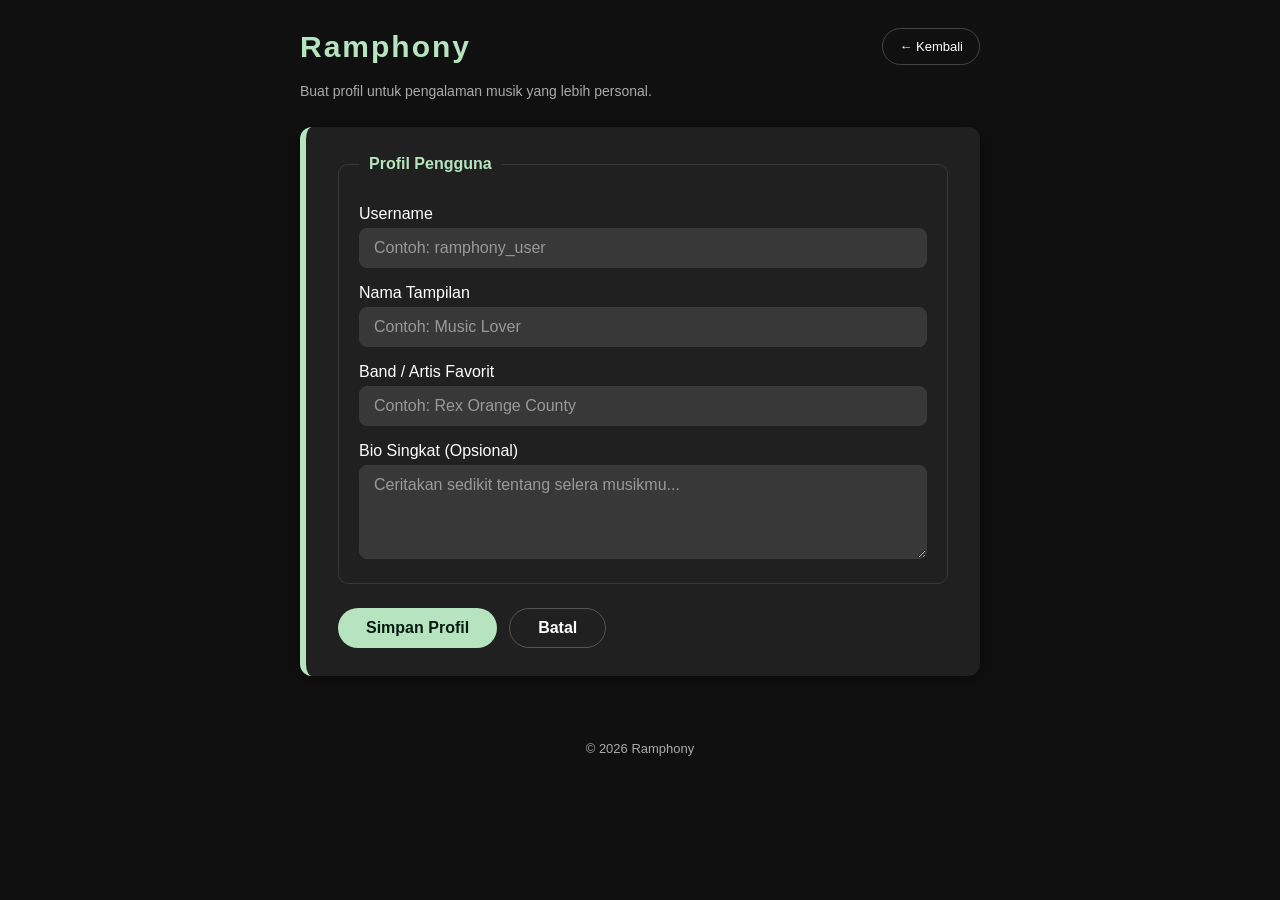
==== pages/form-data.html @ d0f3911c "Big update" ====
<!DOCTYPE html>
<html lang="id">
<head>
    <meta charset="UTF-8">
    <meta name="viewport" content="width=device-width, initial-scale=1.0">

    <title>Create Profile - Ramphony</title>

    <link rel="stylesheet" href="../assets/css/form.css">

    <style>
        /* ===== HEADER PROFILE ===== */

        .profile-header {
            max-width: 720px;
            margin: 0 auto;
            padding: 28px 20px 0;
        }

        .profile-header-top {
            display: flex;
            align-items: center;
            justify-content: space-between;
            gap: 16px;
        }

        .profile-header h1 {
            margin: 0;
            color: #B5E4BF;
            font-size: 30px;
            letter-spacing: 2px;
        }

        .back-home {
            display: inline-flex;
            align-items: center;
            gap: 8px;

            padding: 10px 16px;
            border: 1px solid #444;
            border-radius: 999px;

            color: #ffffff;
            font-size: 13px;
            white-space: nowrap;

            transition: background .2s, border-color .2s;
        }

        .back-home:hover {
            background: #303030;
            border-color: #B5E4BF;
            color: #B5E4BF;
        }

        .profile-subtitle {
            margin: 18px 0 0;
            color: #aaaaaa;
            font-size: 14px;
            text-align: left;
        }

        .form-footer {
            padding: 24px;
            color: #aaaaaa;
            font-size: 13px;
            text-align: center;
        }

        @media (max-width: 480px) {
            .profile-header {
                padding: 20px 16px 0;
            }

            .profile-header h1 {
                font-size: 23px;
            }

            .back-home {
                padding: 9px 12px;
                font-size: 12px;
            }
        }
    </style>
</head>

<body>

    <!-- ===== HEADER ===== -->

    <header class="profile-header">

        <div class="profile-header-top">

            <h1>Ramphony</h1>

            <a href="../index.html" class="back-home">
                ← Kembali
            </a>

        </div>

        <p class="profile-subtitle">
            Buat profil untuk pengalaman musik yang lebih personal.
        </p>

    </header>


    <!-- ===== CREATE PROFILE FORM ===== -->

    <main>

        <form id="profile-form">

            <fieldset>

                <legend>Profil Pengguna</legend>

                <!-- USERNAME -->

                <p>
                    <label for="username">Username</label>

                    <input
                        type="text"
                        id="username"
                        name="username"
                        placeholder="Contoh: ramphony_user"
                        minlength="3"
                        maxlength="20"
                        pattern="[A-Za-z0-9_]+"
                        title="Gunakan huruf, angka, atau underscore"
                        autocomplete="username"
                        required
                    >
                </p>


                <!-- DISPLAY NAME -->

                <p>
                    <label for="display-name">Nama Tampilan</label>

                    <input
                        type="text"
                        id="display-name"
                        name="displayName"
                        placeholder="Contoh: Music Lover"
                        maxlength="30"
                        required
                    >
                </p>


                <!-- FAVORITE ARTIST -->

                <p>
                    <label for="favorite-artist">
                        Band / Artis Favorit
                    </label>

                    <input
                        type="text"
                        id="favorite-artist"
                        name="favoriteArtist"
                        placeholder="Contoh: Rex Orange County"
                        maxlength="80"
                    >
                </p>


                <!-- BIO -->

                <p>
                    <label for="bio">
                        Bio Singkat (Opsional)
                    </label>

                    <textarea
                        id="bio"
                        name="bio"
                        rows="4"
                        maxlength="150"
                        placeholder="Ceritakan sedikit tentang selera musikmu..."
                    ></textarea>
                </p>

            </fieldset>


            <!-- ===== BUTTONS ===== -->

            <div class="actions">

                <button type="submit" id="save-profile">
                    Simpan Profil
                </button>

                <button
                    type="button"
                    class="secondary"
                    id="cancel-profile"
                >
                    Batal
                </button>

            </div>

        </form>

    </main>


    <!-- ===== FOOTER ===== -->

    <footer class="form-footer">
        <p>© 2026 Ramphony</p>
    </footer>


    <!-- ===== JAVASCRIPT ===== -->

    <script>
        const STORAGE_KEY = "ramphony_profile";

        const form = document.getElementById("profile-form");
        const username = document.getElementById("username");
        const displayName = document.getElementById("display-name");
        const favoriteArtist = document.getElementById("favorite-artist");
        const bio = document.getElementById("bio");

        const saveButton = document.getElementById("save-profile");
        const cancelButton = document.getElementById("cancel-profile");


        // ===== LOAD PROFILE =====

        function loadProfile() {
            try {
                const saved = localStorage.getItem(STORAGE_KEY);

                if (!saved) return;

                const profile = JSON.parse(saved);

                username.value = profile.username || "";
                displayName.value = profile.displayName || "";
                favoriteArtist.value = profile.favoriteArtist || "";
                bio.value = profile.bio || "";

                saveButton.textContent = "Perbarui Profil";

            } catch (error) {
                console.error("Gagal membaca profil:", error);
            }
        }


        // ===== SAVE PROFILE =====

        form.addEventListener("submit", function(event) {
            event.preventDefault();

            if (!form.reportValidity()) return;

            const profile = {
                username: username.value.trim(),
                displayName: displayName.value.trim(),
                favoriteArtist: favoriteArtist.value.trim(),
                bio: bio.value.trim()
            };

            if (!profile.username || !profile.displayName) {
                alert("Username dan nama tampilan wajib diisi.");
                return;
            }

            try {
                localStorage.setItem(
                    STORAGE_KEY,
                    JSON.stringify(profile)
                );

                showNotification("Profil berhasil disimpan!");

                saveButton.textContent = "Perbarui Profil";

            } catch (error) {
                console.error("Gagal menyimpan profil:", error);
                alert("Profil gagal disimpan. Coba lagi.");
            }
        });


        // ===== CANCEL =====

        cancelButton.addEventListener("click", function() {
            window.location.href = "../index.html";
        });


        // ===== NOTIFICATION =====

        function showNotification(message) {
            const existing = document.getElementById("profile-overlay");

            if (existing) existing.remove();

            const overlay = document.createElement("div");
            overlay.id = "profile-overlay";

            overlay.style.cssText = `
                position: fixed;
                inset: 0;
                z-index: 9999;
                display: flex;
                justify-content: center;
                align-items: center;
                padding: 20px;
                background: rgba(0,0,0,0.75);
            `;

            const box = document.createElement("div");

            box.style.cssText = `
                width: 100%;
                max-width: 380px;
                padding: 32px;
                background: #202020;
                border-top: 5px solid #B5E4BF;
                border-radius: 18px;
                text-align: center;
                color: white;
                box-shadow: 0 15px 45px rgba(0,0,0,0.4);
            `;

            const icon = document.createElement("div");
            icon.textContent = "✓";

            icon.style.cssText = `
                width: 64px;
                height: 64px;
                line-height: 64px;
                margin: 0 auto 18px;
                border-radius: 50%;
                background: #B5E4BF;
                color: #071b12;
                font-size: 36px;
                font-weight: bold;
            `;

            const title = document.createElement("h2");
            title.textContent = message;
            title.style.marginBottom = "12px";

            const description = document.createElement("p");
            description.textContent =
                "Profil kamu sudah tersimpan di browser ini.";

            description.style.cssText = `
                color: #aaaaaa;
                font-size: 14px;
                margin-bottom: 24px;
            `;

            const button = document.createElement("button");
            button.type = "button";
            button.textContent = "Kembali ke Ramphony";

            button.addEventListener("click", function() {
                window.location.href = "../index.html";
            });

            box.append(icon, title, description, button);
            overlay.appendChild(box);
            document.body.appendChild(overlay);
        }


        // ===== INITIALIZE =====

        loadProfile();
    </script>

</body>
</html>
---- assets/css/form.css ----
/* =========================================
   RAMPHONY - FORM STYLESHEET
   ========================================= */

:root {
    --bg: #101010;
    --card: #202020;
    --item: #383838;

    --green: #B5E4BF;
    --green-light: #C9F0D1;

    --text: #ffffff;
    --muted: #aaaaaa;
    --black: #071b12;
}

* {
    box-sizing: border-box;
}

body {
    margin: 0;
    background-color: var(--bg);
    color: var(--text);
    font-family: "Segoe UI", Tahoma, sans-serif;
}

/* ===== HEADER ===== */

header {
    padding: 28px 20px;
    text-align: center;
}

header h1 {
    color: var(--green);
    letter-spacing: 2px;
}

header a {
    color: var(--green);
    text-decoration: none;
}

header a:hover {
    color: var(--green-light);
}

/* ===== MAIN CONTENT ===== */

main {
    width: 100%;
    max-width: 720px;
    margin: 0 auto;
    padding: 28px 20px;
    display: block;
}

/* ===== FORM 1 KOLOM ===== */

form {
    width: 100%;
    margin: 0 auto;

    background-color: var(--card);
    padding: 28px 32px;

    border-radius: 12px;
    border-left: 6px solid var(--green);

    box-shadow: 0 4px 16px rgba(0, 0, 0, 0.4);
    color-scheme: dark;

    display: grid;
    grid-template-columns: 1fr;
    gap: 24px;
    align-items: start;
}

form > p.option,
form > p.actions {
    margin-bottom: 0;
}

/* ===== FIELDSET ===== */

fieldset {
    border: 1px solid #383838;
    border-radius: 10px;
    padding: 16px 20px 6px;
    margin: 0;
    min-width: 0;
}

legend {
    color: var(--green);
    font-weight: 600;
    padding: 0 10px;
}

form p {
    margin-bottom: 14px;
}

/* ===== LABEL & INPUT ===== */

label {
    display: inline-block;
    margin-bottom: 5px;
    font-weight: 500;
    color: var(--text);
}

input[type="text"],
input[type="email"],
input[type="password"],
input[type="date"],
select,
textarea {
    width: 100%;
    padding: 10px 14px;

    background-color: var(--item);
    color: var(--text);

    border: 1px solid #3a3a3a;
    border-radius: 8px;

    font-family: inherit;
    font-size: 1rem;

    transition:
        border-color 0.2s,
        box-shadow 0.2s;
}

textarea {
    resize: vertical;
}

::placeholder {
    color: #999999;
}

input:focus,
select:focus,
textarea:focus {
    outline: none;
    border-color: var(--green);
    box-shadow: 0 0 0 3px rgba(181, 228, 191, 0.2);
}

/* ===== RADIO & CHECKBOX ===== */

.option {
    display: flex;
    align-items: center;
    gap: 10px;
    margin-bottom: 8px;
}

.option label {
    margin-bottom: 0;
    cursor: pointer;
}

input[type="radio"],
input[type="checkbox"] {
    accent-color: var(--green);
    width: 18px;
    height: 18px;
    cursor: pointer;
}

/* ===== BUTTONS ===== */

.actions {
    display: flex;
    flex-wrap: wrap;
    gap: 12px;
}

button {
    padding: 10px 28px;
    border: none;
    border-radius: 999px;

    background-color: var(--green);
    color: var(--black);

    font-weight: 700;
    font-size: 1rem;

    cursor: pointer;

    transition:
        background-color 0.2s,
        transform 0.1s;
}

button:hover {
    background-color: var(--green-light);
    transform: scale(1.04);
}

button.secondary {
    background-color: transparent;
    color: var(--text);
    border: 1px solid #555;
}

button.secondary:hover {
    background-color: var(--item);
    border-color: var(--green);
}

/* ===== RESPONSIVE ===== */

@media (max-width: 800px) {
    main {
        padding: 20px 16px;
    }

    form {
        padding: 20px;
    }
}

@media (max-width: 380px) {
    header {
        padding: 20px 12px;
    }

    main {
        padding: 12px;
    }

    form {
        padding: 18px 14px;
    }

    fieldset {
        padding: 14px 12px 6px;
    }

    .actions {
        flex-direction: column;
    }

    .actions button {
        width: 100%;
    }
}
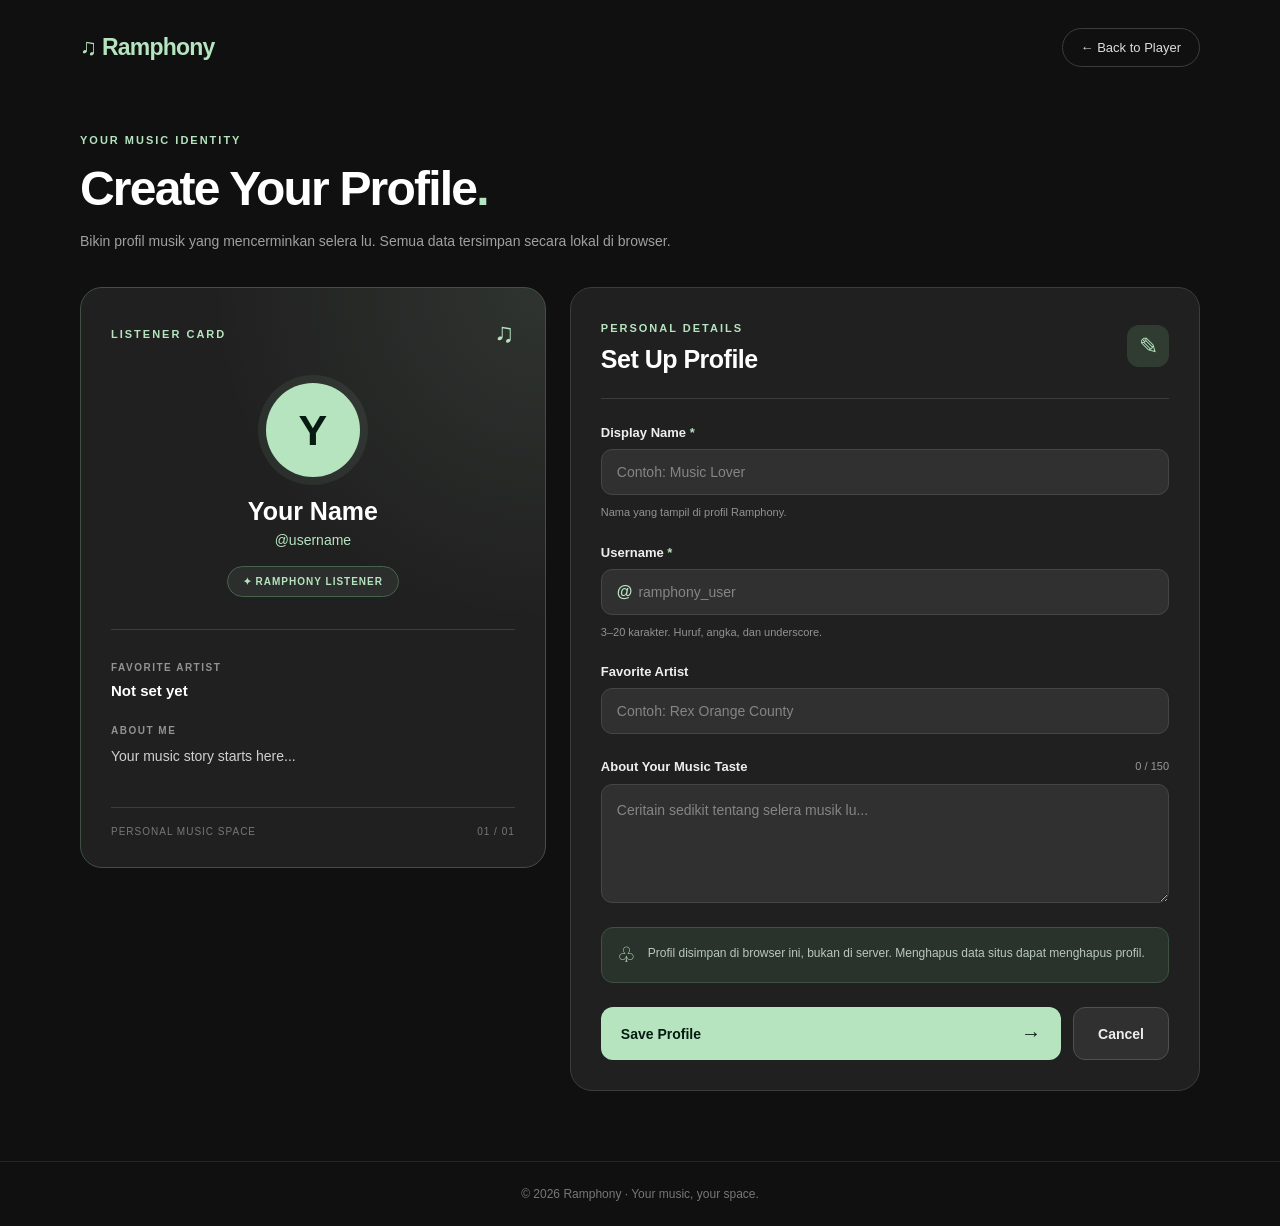
==== commit 479271ba: "add lyrics" ====
--- a/pages/form-data.html
+++ b/pages/form-data.html
@@ -2,387 +2,342 @@
 <!DOCTYPE html>
 <html lang="id">
 <head>
-    <meta charset="UTF-8">
-    <meta name="viewport" content="width=device-width, initial-scale=1.0">
-
-    <title>Create Profile - Ramphony</title>
-
-    <link rel="stylesheet" href="../assets/css/form.css">
-
-    <style>
-        /* ===== HEADER PROFILE ===== */
-
-        .profile-header {
-            max-width: 720px;
-            margin: 0 auto;
-            padding: 28px 20px 0;
+  <meta charset="UTF-8">
+  <meta name="viewport" content="width=device-width, initial-scale=1.0">
+  <title>My Profile - Ramphony</title>
+  <link rel="stylesheet" href="../assets/css/form.css">
+</head>
+<body>
+
+  <div class="profile-page">
+
+    <header class="profile-topbar">
+      <a href="../index.html" class="brand">♫ Ramphony</a>
+      <a href="../index.html" class="back-link">← Back to Player</a>
+    </header>
+
+    <main class="profile-main">
+
+      <div class="page-heading">
+        <span class="eyebrow">YOUR MUSIC IDENTITY</span>
+        <h1 id="page-title">Create Your Profile<span>.</span></h1>
+        <p>
+          Bikin profil musik yang mencerminkan selera lu.
+          Semua data tersimpan secara lokal di browser.
+        </p>
+      </div>
+
+      <div class="profile-layout">
+
+        <!-- PROFILE PREVIEW -->
+        <aside class="profile-preview">
+          <div class="preview-top">
+            <span class="preview-label">LISTENER CARD</span>
+            <span class="preview-symbol">♫</span>
+          </div>
+
+          <div class="avatar" id="profile-avatar">R</div>
+
+          <h2 id="preview-name">Your Name</h2>
+          <p class="preview-username" id="preview-username">
+            @username
+          </p>
+
+          <span class="listener-badge">✦ RAMPHONY LISTENER</span>
+
+          <div class="preview-divider"></div>
+
+          <div class="preview-info">
+            <span>FAVORITE ARTIST</span>
+            <strong id="preview-artist">Not set yet</strong>
+          </div>
+
+          <div class="preview-info">
+            <span>ABOUT ME</span>
+            <p id="preview-bio">
+              Your music story starts here...
+            </p>
+          </div>
+
+          <div class="preview-footer">
+            <span>PERSONAL MUSIC SPACE</span>
+            <span>01 / 01</span>
+          </div>
+        </aside>
+
+        <!-- EDIT PROFILE -->
+        <section class="form-card">
+
+          <div class="form-heading">
+            <div>
+              <span class="eyebrow">PERSONAL DETAILS</span>
+              <h2 id="form-heading">Set Up Profile</h2>
+            </div>
+            <span class="form-heading-icon">✎</span>
+          </div>
+
+          <form id="profile-form">
+
+            <div class="field">
+              <label for="display-name">Display Name <b>*</b></label>
+              <input
+                type="text"
+                id="display-name"
+                name="displayName"
+                placeholder="Contoh: Music Lover"
+                maxlength="30"
+                required
+              >
+              <small>Nama yang tampil di profil Ramphony.</small>
+            </div>
+
+            <div class="field">
+              <label for="username">Username <b>*</b></label>
+              <div class="input-prefix">
+                <span>@</span>
+                <input
+                  type="text"
+                  id="username"
+                  name="username"
+                  placeholder="ramphony_user"
+                  minlength="3"
+                  maxlength="20"
+                  pattern="[A-Za-z0-9_]+"
+                  title="Gunakan huruf, angka, atau underscore"
+                  autocomplete="username"
+                  required
+                >
+              </div>
+              <small>3–20 karakter. Huruf, angka, dan underscore.</small>
+            </div>
+
+            <div class="field">
+              <label for="favorite-artist">Favorite Artist</label>
+              <input
+                type="text"
+                id="favorite-artist"
+                name="favoriteArtist"
+                placeholder="Contoh: Rex Orange County"
+                maxlength="80"
+              >
+            </div>
+
+            <div class="field">
+              <div class="field-label-row">
+                <label for="bio">About Your Music Taste</label>
+                <small id="bio-counter">0 / 150</small>
+              </div>
+              <textarea
+                id="bio"
+                name="bio"
+                rows="4"
+                maxlength="150"
+                placeholder="Ceritain sedikit tentang selera musik lu..."
+              ></textarea>
+            </div>
+
+            <div class="privacy-note">
+              <span>♧</span>
+              <p>
+                Profil disimpan di browser ini, bukan di server.
+                Menghapus data situs dapat menghapus profil.
+              </p>
+            </div>
+
+            <div class="form-actions">
+              <button type="submit" id="save-profile" class="save-btn">
+                Save Profile
+                <span>→</span>
+              </button>
+
+              <button
+                type="button"
+                id="cancel-profile"
+                class="cancel-btn"
+              >
+                Cancel
+              </button>
+            </div>
+
+          </form>
+        </section>
+
+      </div>
+    </main>
+
+    <footer class="profile-footer">
+      © 2026 Ramphony · Your music, your space.
+    </footer>
+
+  </div>
+
+  <!-- SUCCESS POPUP -->
+  <div class="success-overlay" id="success-overlay" hidden>
+    <div
+      class="success-modal"
+      role="dialog"
+      aria-modal="true"
+      aria-labelledby="success-title"
+    >
+      <div class="success-icon">✓</div>
+      <h2 id="success-title">Profile Saved!</h2>
+      <p>Profil lu berhasil disimpan di browser ini.</p>
+      <a href="../index.html" class="success-home">
+        Back to Ramphony →
+      </a>
+      <button type="button" id="close-success" class="success-close">
+        Tetap di sini
+      </button>
+    </div>
+  </div>
+
+  <script>
+    /* ===== PROFILE STORAGE ===== */
+
+    const STORAGE_KEY = "ramphony_profile";
+
+    const form = document.getElementById("profile-form");
+    const username = document.getElementById("username");
+    const displayName = document.getElementById("display-name");
+    const favoriteArtist = document.getElementById("favorite-artist");
+    const bio = document.getElementById("bio");
+
+    const saveButton = document.getElementById("save-profile");
+    const cancelButton = document.getElementById("cancel-profile");
+    const successOverlay = document.getElementById("success-overlay");
+
+    /* ===== LIVE PREVIEW ===== */
+
+    function updatePreview() {
+      const name = displayName.value.trim() || "Your Name";
+      const user = username.value.trim() || "username";
+      const artist = favoriteArtist.value.trim() || "Not set yet";
+      const about = bio.value.trim() ||
+        "Your music story starts here...";
+
+      document.getElementById("preview-name").textContent = name;
+      document.getElementById("preview-username").textContent =
+        "@" + user;
+      document.getElementById("preview-artist").textContent = artist;
+      document.getElementById("preview-bio").textContent = about;
+
+      document.getElementById("profile-avatar").textContent =
+        name.charAt(0).toUpperCase();
+
+      document.getElementById("bio-counter").textContent =
+        bio.value.length + " / 150";
+    }
+
+    [username, displayName, favoriteArtist, bio].forEach(input => {
+      input.addEventListener("input", updatePreview);
+    });
+
+    /* ===== LOAD EXISTING PROFILE ===== */
+
+    function loadProfile() {
+      try {
+        const saved = localStorage.getItem(STORAGE_KEY);
+        if (!saved) {
+          updatePreview();
+          return;
         }
 
-        .profile-header-top {
-            display: flex;
-            align-items: center;
-            justify-content: space-between;
-            gap: 16px;
-        }
-
-        .profile-header h1 {
-            margin: 0;
-            color: #B5E4BF;
-            font-size: 30px;
-            letter-spacing: 2px;
-        }
-
-        .back-home {
-            display: inline-flex;
-            align-items: center;
-            gap: 8px;
-
-            padding: 10px 16px;
-            border: 1px solid #444;
-            border-radius: 999px;
-
-            color: #ffffff;
-            font-size: 13px;
-            white-space: nowrap;
-
-            transition: background .2s, border-color .2s;
-        }
-
-        .back-home:hover {
-            background: #303030;
-            border-color: #B5E4BF;
-            color: #B5E4BF;
-        }
-
-        .profile-subtitle {
-            margin: 18px 0 0;
-            color: #aaaaaa;
-            font-size: 14px;
-            text-align: left;
-        }
-
-        .form-footer {
-            padding: 24px;
-            color: #aaaaaa;
-            font-size: 13px;
-            text-align: center;
-        }
-
-        @media (max-width: 480px) {
-            .profile-header {
-                padding: 20px 16px 0;
-            }
-
-            .profile-header h1 {
-                font-size: 23px;
-            }
-
-            .back-home {
-                padding: 9px 12px;
-                font-size: 12px;
-            }
-        }
-    </style>
-</head>
-
-<body>
-
-    <!-- ===== HEADER ===== -->
-
-    <header class="profile-header">
-
-        <div class="profile-header-top">
-
-            <h1>Ramphony</h1>
-
-            <a href="../index.html" class="back-home">
-                ← Kembali
-            </a>
-
-        </div>
-
-        <p class="profile-subtitle">
-            Buat profil untuk pengalaman musik yang lebih personal.
-        </p>
-
-    </header>
-
-
-    <!-- ===== CREATE PROFILE FORM ===== -->
-
-    <main>
-
-        <form id="profile-form">
-
-            <fieldset>
-
-                <legend>Profil Pengguna</legend>
-
-                <!-- USERNAME -->
-
-                <p>
-                    <label for="username">Username</label>
-
-                    <input
-                        type="text"
-                        id="username"
-                        name="username"
-                        placeholder="Contoh: ramphony_user"
-                        minlength="3"
-                        maxlength="20"
-                        pattern="[A-Za-z0-9_]+"
-                        title="Gunakan huruf, angka, atau underscore"
-                        autocomplete="username"
-                        required
-                    >
-                </p>
-
-
-                <!-- DISPLAY NAME -->
-
-                <p>
-                    <label for="display-name">Nama Tampilan</label>
-
-                    <input
-                        type="text"
-                        id="display-name"
-                        name="displayName"
-                        placeholder="Contoh: Music Lover"
-                        maxlength="30"
-                        required
-                    >
-                </p>
-
-
-                <!-- FAVORITE ARTIST -->
-
-                <p>
-                    <label for="favorite-artist">
-                        Band / Artis Favorit
-                    </label>
-
-                    <input
-                        type="text"
-                        id="favorite-artist"
-                        name="favoriteArtist"
-                        placeholder="Contoh: Rex Orange County"
-                        maxlength="80"
-                    >
-                </p>
-
-
-                <!-- BIO -->
-
-                <p>
-                    <label for="bio">
-                        Bio Singkat (Opsional)
-                    </label>
-
-                    <textarea
-                        id="bio"
-                        name="bio"
-                        rows="4"
-                        maxlength="150"
-                        placeholder="Ceritakan sedikit tentang selera musikmu..."
-                    ></textarea>
-                </p>
-
-            </fieldset>
-
-
-            <!-- ===== BUTTONS ===== -->
-
-            <div class="actions">
-
-                <button type="submit" id="save-profile">
-                    Simpan Profil
-                </button>
-
-                <button
-                    type="button"
-                    class="secondary"
-                    id="cancel-profile"
-                >
-                    Batal
-                </button>
-
-            </div>
-
-        </form>
-
-    </main>
-
-
-    <!-- ===== FOOTER ===== -->
-
-    <footer class="form-footer">
-        <p>© 2026 Ramphony</p>
-    </footer>
-
-
-    <!-- ===== JAVASCRIPT ===== -->
-
-    <script>
-        const STORAGE_KEY = "ramphony_profile";
-
-        const form = document.getElementById("profile-form");
-        const username = document.getElementById("username");
-        const displayName = document.getElementById("display-name");
-        const favoriteArtist = document.getElementById("favorite-artist");
-        const bio = document.getElementById("bio");
-
-        const saveButton = document.getElementById("save-profile");
-        const cancelButton = document.getElementById("cancel-profile");
-
-
-        // ===== LOAD PROFILE =====
-
-        function loadProfile() {
-            try {
-                const saved = localStorage.getItem(STORAGE_KEY);
-
-                if (!saved) return;
-
-                const profile = JSON.parse(saved);
-
-                username.value = profile.username || "";
-                displayName.value = profile.displayName || "";
-                favoriteArtist.value = profile.favoriteArtist || "";
-                bio.value = profile.bio || "";
-
-                saveButton.textContent = "Perbarui Profil";
-
-            } catch (error) {
-                console.error("Gagal membaca profil:", error);
-            }
-        }
-
-
-        // ===== SAVE PROFILE =====
-
-        form.addEventListener("submit", function(event) {
-            event.preventDefault();
-
-            if (!form.reportValidity()) return;
-
-            const profile = {
-                username: username.value.trim(),
-                displayName: displayName.value.trim(),
-                favoriteArtist: favoriteArtist.value.trim(),
-                bio: bio.value.trim()
-            };
-
-            if (!profile.username || !profile.displayName) {
-                alert("Username dan nama tampilan wajib diisi.");
-                return;
-            }
-
-            try {
-                localStorage.setItem(
-                    STORAGE_KEY,
-                    JSON.stringify(profile)
-                );
-
-                showNotification("Profil berhasil disimpan!");
-
-                saveButton.textContent = "Perbarui Profil";
-
-            } catch (error) {
-                console.error("Gagal menyimpan profil:", error);
-                alert("Profil gagal disimpan. Coba lagi.");
-            }
-        });
-
-
-        // ===== CANCEL =====
-
-        cancelButton.addEventListener("click", function() {
-            window.location.href = "../index.html";
-        });
-
-
-        // ===== NOTIFICATION =====
-
-        function showNotification(message) {
-            const existing = document.getElementById("profile-overlay");
-
-            if (existing) existing.remove();
-
-            const overlay = document.createElement("div");
-            overlay.id = "profile-overlay";
-
-            overlay.style.cssText = `
-                position: fixed;
-                inset: 0;
-                z-index: 9999;
-                display: flex;
-                justify-content: center;
-                align-items: center;
-                padding: 20px;
-                background: rgba(0,0,0,0.75);
-            `;
-
-            const box = document.createElement("div");
-
-            box.style.cssText = `
-                width: 100%;
-                max-width: 380px;
-                padding: 32px;
-                background: #202020;
-                border-top: 5px solid #B5E4BF;
-                border-radius: 18px;
-                text-align: center;
-                color: white;
-                box-shadow: 0 15px 45px rgba(0,0,0,0.4);
-            `;
-
-            const icon = document.createElement("div");
-            icon.textContent = "✓";
-
-            icon.style.cssText = `
-                width: 64px;
-                height: 64px;
-                line-height: 64px;
-                margin: 0 auto 18px;
-                border-radius: 50%;
-                background: #B5E4BF;
-                color: #071b12;
-                font-size: 36px;
-                font-weight: bold;
-            `;
-
-            const title = document.createElement("h2");
-            title.textContent = message;
-            title.style.marginBottom = "12px";
-
-            const description = document.createElement("p");
-            description.textContent =
-                "Profil kamu sudah tersimpan di browser ini.";
-
-            description.style.cssText = `
-                color: #aaaaaa;
-                font-size: 14px;
-                margin-bottom: 24px;
-            `;
-
-            const button = document.createElement("button");
-            button.type = "button";
-            button.textContent = "Kembali ke Ramphony";
-
-            button.addEventListener("click", function() {
-                window.location.href = "../index.html";
-            });
-
-            box.append(icon, title, description, button);
-            overlay.appendChild(box);
-            document.body.appendChild(overlay);
-        }
-
-
-        // ===== INITIALIZE =====
-
-        loadProfile();
-    </script>
+        const profile = JSON.parse(saved);
+
+        username.value = profile.username || "";
+        displayName.value = profile.displayName || "";
+        favoriteArtist.value = profile.favoriteArtist || "";
+        bio.value = profile.bio || "";
+
+        document.getElementById("page-title").innerHTML =
+          "My Profile<span>.</span>";
+
+        document.getElementById("form-heading").textContent =
+          "Edit Your Profile";
+
+        saveButton.firstChild.textContent = "Save Changes ";
+
+        updatePreview();
+      } catch (error) {
+        console.warn("Gagal membaca profil:", error);
+        updatePreview();
+      }
+    }
+
+    /* ===== SAVE PROFILE ===== */
+
+    form.addEventListener("submit", event => {
+      event.preventDefault();
+
+      if (!form.reportValidity()) return;
+
+      const profile = {
+        username: username.value.trim(),
+        displayName: displayName.value.trim(),
+        favoriteArtist: favoriteArtist.value.trim(),
+        bio: bio.value.trim()
+      };
+
+      if (!profile.username || !profile.displayName) {
+        alert("Username dan nama tampilan wajib diisi.");
+        return;
+      }
+
+      try {
+        localStorage.setItem(
+          STORAGE_KEY,
+          JSON.stringify(profile)
+        );
+
+        document.getElementById("page-title").innerHTML =
+          "My Profile<span>.</span>";
+
+        document.getElementById("form-heading").textContent =
+          "Edit Your Profile";
+
+        saveButton.firstChild.textContent = "Save Changes ";
+
+        successOverlay.hidden = false;
+        document.body.classList.add("modal-open");
+
+        document.getElementById("close-success").focus();
+      } catch (error) {
+        console.error("Gagal menyimpan profil:", error);
+        alert("Profil gagal disimpan. Coba lagi.");
+      }
+    });
+
+    /* ===== CANCEL ===== */
+
+    cancelButton.addEventListener("click", () => {
+      window.location.href = "../index.html";
+    });
+
+    /* ===== CLOSE SUCCESS POPUP ===== */
+
+    function closeSuccess() {
+      successOverlay.hidden = true;
+      document.body.classList.remove("modal-open");
+      saveButton.focus();
+    }
+
+    document.getElementById("close-success")
+      .addEventListener("click", closeSuccess);
+
+    successOverlay.addEventListener("click", event => {
+      if (event.target === successOverlay) closeSuccess();
+    });
+
+    document.addEventListener("keydown", event => {
+      if (event.key === "Escape" && !successOverlay.hidden) {
+        closeSuccess();
+      }
+    });
+
+    /* ===== INITIALIZATION ===== */
+
+    loadProfile();
+  </script>
 
 </body>
 </html>
--- a/assets/css/form.css
+++ b/assets/css/form.css
@@ -1,255 +1,693 @@
 
-/* =========================================
-   RAMPHONY - FORM STYLESHEET
-   ========================================= */
+/* ===== RAMPHONY PROFILE ===== */
 
 :root {
-    --bg: #101010;
-    --card: #202020;
-    --item: #383838;
-
-    --green: #B5E4BF;
-    --green-light: #C9F0D1;
-
-    --text: #ffffff;
-    --muted: #aaaaaa;
-    --black: #071b12;
+  --bg: #101010;
+  --card: #202020;
+  --surface: #292929;
+  --input: #303030;
+  --mint: #b5e4bf;
+  --mint-light: #c9f0d1;
+  --text: #ffffff;
+  --muted: #a0a0a0;
+  --border: #3c3c3c;
+  --dark-green: #071b12;
 }
 
 * {
-    box-sizing: border-box;
+  box-sizing: border-box;
 }
 
 body {
-    margin: 0;
-    background-color: var(--bg);
-    color: var(--text);
-    font-family: "Segoe UI", Tahoma, sans-serif;
-}
-
-/* ===== HEADER ===== */
-
-header {
-    padding: 28px 20px;
+  margin: 0;
+  min-height: 100vh;
+  background: var(--bg);
+  color: var(--text);
+  font-family: "Segoe UI", Tahoma, sans-serif;
+}
+
+a {
+  text-decoration: none;
+}
+
+button,
+input,
+textarea {
+  font: inherit;
+}
+
+button {
+  cursor: pointer;
+}
+
+.profile-page {
+  min-height: 100vh;
+  display: flex;
+  flex-direction: column;
+}
+
+/* ===== TOPBAR ===== */
+
+.profile-topbar {
+  width: 100%;
+  max-width: 1180px;
+  margin: 0 auto;
+  padding: 28px 30px;
+
+  display: flex;
+  align-items: center;
+  justify-content: space-between;
+  gap: 16px;
+}
+
+.brand {
+  color: var(--mint);
+  font-size: 23px;
+  font-weight: 800;
+  letter-spacing: -0.8px;
+}
+
+.back-link {
+  color: #dddddd;
+  border: 1px solid var(--border);
+  padding: 11px 18px;
+  border-radius: 999px;
+  font-size: 13px;
+  transition: 0.2s;
+}
+
+.back-link:hover {
+  color: var(--mint);
+  border-color: var(--mint);
+  background: #252525;
+}
+
+/* ===== MAIN ===== */
+
+.profile-main {
+  width: 100%;
+  max-width: 1180px;
+  margin: 0 auto;
+  padding: 35px 30px 70px;
+  flex: 1;
+}
+
+.page-heading {
+  margin-bottom: 34px;
+}
+
+.eyebrow {
+  display: inline-block;
+  color: var(--mint);
+  font-size: 11px;
+  font-weight: 800;
+  letter-spacing: 2px;
+}
+
+.page-heading h1 {
+  margin: 12px 0;
+  font-size: clamp(32px, 5vw, 48px);
+  line-height: 1.2;
+  letter-spacing: -1.8px;
+}
+
+.page-heading h1 span {
+  color: var(--mint);
+}
+
+.page-heading p {
+  color: var(--muted);
+  font-size: 14px;
+  line-height: 1.7;
+  margin: 0;
+}
+
+/* ===== TWO COLUMN LAYOUT ===== */
+
+.profile-layout {
+  display: grid;
+  grid-template-columns: minmax(0, 0.85fr) minmax(0, 1.15fr);
+  gap: 24px;
+  align-items: start;
+}
+
+/* ===== PROFILE PREVIEW ===== */
+
+.profile-preview {
+  background:
+    radial-gradient(
+      circle at top right,
+      rgba(181, 228, 191, 0.1),
+      transparent 45%
+    ),
+    #202020;
+
+  border: 1px solid #405044;
+  border-radius: 22px;
+  padding: 30px;
+  min-width: 0;
+  overflow-wrap: anywhere;
+}
+
+.preview-top,
+.preview-footer {
+  display: flex;
+  align-items: center;
+  justify-content: space-between;
+  gap: 12px;
+}
+
+.preview-label {
+  color: var(--mint);
+  font-size: 11px;
+  font-weight: 800;
+  letter-spacing: 2px;
+}
+
+.preview-symbol {
+  color: var(--mint);
+  font-size: 27px;
+}
+
+.avatar {
+  width: 94px;
+  height: 94px;
+  margin: 34px auto 20px;
+
+  display: flex;
+  align-items: center;
+  justify-content: center;
+
+  border-radius: 50%;
+  background: var(--mint);
+  color: var(--dark-green);
+
+  font-size: 43px;
+  font-weight: 800;
+  text-transform: uppercase;
+
+  box-shadow: 0 0 0 8px rgba(181, 228, 191, 0.08);
+}
+
+.profile-preview h2 {
+  text-align: center;
+  font-size: 25px;
+  margin: 0 0 6px;
+}
+
+.preview-username {
+  color: var(--mint);
+  text-align: center;
+  font-size: 14px;
+  margin: 0 0 18px;
+}
+
+.listener-badge {
+  display: table;
+  margin: 0 auto;
+  padding: 9px 15px;
+
+  border: 1px solid #46634c;
+  border-radius: 999px;
+
+  background: rgba(181, 228, 191, 0.07);
+  color: var(--mint);
+
+  font-size: 10px;
+  font-weight: 800;
+  letter-spacing: 1px;
+}
+
+.preview-divider {
+  height: 1px;
+  background: var(--border);
+  margin: 32px 0;
+}
+
+.preview-info {
+  margin-bottom: 25px;
+}
+
+.preview-info > span {
+  display: block;
+  margin-bottom: 9px;
+
+  color: #929292;
+  font-size: 10px;
+  font-weight: 800;
+  letter-spacing: 1.5px;
+}
+
+.preview-info strong {
+  font-size: 15px;
+  font-weight: 600;
+}
+
+.preview-info p {
+  margin: 0;
+  color: #d0d0d0;
+  font-size: 14px;
+  line-height: 1.7;
+  white-space: pre-wrap;
+}
+
+.preview-footer {
+  margin-top: 38px;
+  padding-top: 18px;
+  border-top: 1px solid var(--border);
+
+  color: #777777;
+  font-size: 10px;
+  letter-spacing: 1px;
+}
+
+/* ===== FORM CARD ===== */
+
+.form-card {
+  background: var(--card);
+  border: 1px solid var(--border);
+  border-radius: 22px;
+  padding: 30px;
+  min-width: 0;
+}
+
+.form-heading {
+  display: flex;
+  justify-content: space-between;
+  align-items: center;
+  gap: 12px;
+
+  padding-bottom: 24px;
+  margin-bottom: 26px;
+  border-bottom: 1px solid var(--border);
+}
+
+.form-heading h2 {
+  font-size: 25px;
+  margin: 9px 0 0;
+  letter-spacing: -0.5px;
+}
+
+.form-heading-icon {
+  width: 42px;
+  height: 42px;
+
+  display: flex;
+  align-items: center;
+  justify-content: center;
+
+  background: #303b32;
+  border-radius: 12px;
+  color: var(--mint);
+  font-size: 23px;
+}
+
+/* ===== FORM FIELDS ===== */
+
+#profile-form {
+  display: flex;
+  flex-direction: column;
+  gap: 24px;
+}
+
+.field {
+  display: flex;
+  flex-direction: column;
+  gap: 9px;
+}
+
+.field label {
+  color: #eeeeee;
+  font-size: 13px;
+  font-weight: 700;
+}
+
+.field label b {
+  color: var(--mint);
+}
+
+.field input,
+.field textarea {
+  width: 100%;
+  min-width: 0;
+
+  background: var(--input);
+  border: 1px solid #454545;
+  border-radius: 11px;
+
+  color: var(--text);
+  padding: 14px 15px;
+
+  font-size: 14px;
+  outline: none;
+
+  transition:
+    border-color 0.2s,
+    box-shadow 0.2s;
+}
+
+.field textarea {
+  resize: vertical;
+  min-height: 110px;
+  line-height: 1.6;
+}
+
+.field input::placeholder,
+.field textarea::placeholder {
+  color: #858585;
+}
+
+.field input:focus,
+.field textarea:focus {
+  border-color: var(--mint);
+  box-shadow: 0 0 0 3px rgba(181, 228, 191, 0.12);
+}
+
+.field small {
+  color: #929292;
+  font-size: 11px;
+  line-height: 1.5;
+}
+
+/* ===== USERNAME PREFIX ===== */
+
+.input-prefix {
+  display: flex;
+  align-items: center;
+
+  background: var(--input);
+  border: 1px solid #454545;
+  border-radius: 11px;
+  overflow: hidden;
+
+  transition:
+    border-color 0.2s,
+    box-shadow 0.2s;
+}
+
+.input-prefix:focus-within {
+  border-color: var(--mint);
+  box-shadow: 0 0 0 3px rgba(181, 228, 191, 0.12);
+}
+
+.input-prefix > span {
+  padding-left: 15px;
+  color: var(--mint);
+  font-weight: 800;
+}
+
+.input-prefix input {
+  border: 0;
+  background: transparent;
+  box-shadow: none;
+  padding-left: 6px;
+}
+
+.input-prefix input:focus {
+  border: 0;
+  box-shadow: none;
+}
+
+/* ===== BIO COUNTER ===== */
+
+.field-label-row {
+  display: flex;
+  align-items: center;
+  justify-content: space-between;
+}
+
+.field-label-row small {
+  color: #999999;
+}
+
+/* ===== PRIVACY NOTE ===== */
+
+.privacy-note {
+  display: flex;
+  align-items: flex-start;
+  gap: 12px;
+
+  padding: 15px;
+  border-radius: 12px;
+  background: #29332c;
+  border: 1px solid #3e5142;
+}
+
+.privacy-note > span {
+  color: var(--mint);
+  font-size: 21px;
+}
+
+.privacy-note p {
+  color: #b9c9bc;
+  font-size: 12px;
+  line-height: 1.7;
+  margin: 0;
+}
+
+/* ===== BUTTONS ===== */
+
+.form-actions {
+  display: flex;
+  gap: 12px;
+  flex-wrap: wrap;
+}
+
+.save-btn {
+  flex: 1;
+
+  display: flex;
+  align-items: center;
+  justify-content: space-between;
+  gap: 15px;
+
+  padding: 15px 20px;
+
+  background: var(--mint);
+  border: none;
+  border-radius: 12px;
+
+  color: var(--dark-green);
+  font-size: 14px;
+  font-weight: 800;
+
+  transition: background 0.2s, transform 0.2s;
+}
+
+.save-btn:hover {
+  background: var(--mint-light);
+  transform: translateY(-2px);
+}
+
+.save-btn span {
+  font-size: 20px;
+}
+
+.cancel-btn {
+  padding: 15px 24px;
+
+  border: 1px solid #505050;
+  border-radius: 12px;
+
+  background: #303030;
+  color: #eeeeee;
+
+  font-size: 14px;
+  font-weight: 700;
+
+  transition: background 0.2s;
+}
+
+.cancel-btn:hover {
+  background: #404040;
+}
+
+button:focus-visible,
+a:focus-visible {
+  outline: 2px solid var(--mint);
+  outline-offset: 3px;
+}
+
+/* ===== FOOTER ===== */
+
+.profile-footer {
+  padding: 25px;
+  text-align: center;
+  color: #777777;
+  font-size: 12px;
+  border-top: 1px solid #252525;
+}
+
+/* ===== SUCCESS POPUP ===== */
+
+.success-overlay {
+  position: fixed;
+  inset: 0;
+  z-index: 30000;
+
+  display: flex;
+  align-items: center;
+  justify-content: center;
+
+  padding: 20px;
+  background: rgba(0, 0, 0, 0.82);
+  backdrop-filter: blur(7px);
+}
+
+.success-overlay[hidden] {
+  display: none !important;
+}
+
+.success-modal {
+  width: 100%;
+  max-width: 400px;
+
+  padding: 34px 28px;
+  text-align: center;
+
+  background: #222222;
+  border: 1px solid #47624c;
+  border-radius: 22px;
+
+  box-shadow: 0 25px 70px rgba(0, 0, 0, 0.6);
+}
+
+.success-icon {
+  width: 72px;
+  height: 72px;
+  margin: 0 auto 22px;
+
+  display: flex;
+  align-items: center;
+  justify-content: center;
+
+  border-radius: 50%;
+  background: var(--mint);
+  color: var(--dark-green);
+
+  font-size: 38px;
+  font-weight: 800;
+}
+
+.success-modal h2 {
+  margin: 0 0 12px;
+  color: var(--mint);
+  font-size: 25px;
+}
+
+.success-modal p {
+  color: #bbbbbb;
+  font-size: 14px;
+  line-height: 1.7;
+  margin: 0 0 24px;
+}
+
+.success-home {
+  display: block;
+  padding: 14px 18px;
+  border-radius: 12px;
+
+  background: var(--mint);
+  color: var(--dark-green);
+
+  font-size: 14px;
+  font-weight: 800;
+}
+
+.success-home:hover {
+  background: var(--mint-light);
+}
+
+.success-close {
+  margin-top: 18px;
+  background: transparent;
+  border: 0;
+  color: #aaaaaa;
+  font-size: 13px;
+}
+
+.success-close:hover {
+  color: white;
+}
+
+body.modal-open {
+  overflow: hidden;
+}
+
+/* ===== TABLET ===== */
+
+@media (max-width: 850px) {
+  .profile-layout {
+    grid-template-columns: 1fr;
+  }
+
+  .profile-preview {
+    max-width: 100%;
+  }
+
+  .profile-main {
+    padding-top: 20px;
+  }
+}
+
+/* ===== MOBILE ===== */
+
+@media (max-width: 480px) {
+  .profile-topbar {
+    padding: 20px 16px;
+  }
+
+  .brand {
+    font-size: 19px;
+  }
+
+  .back-link {
+    padding: 9px 12px;
+    font-size: 11px;
+  }
+
+  .profile-main {
+    padding: 18px 16px 45px;
+  }
+
+  .page-heading {
+    margin-bottom: 25px;
+  }
+
+  .page-heading h1 {
+    font-size: 31px;
+  }
+
+  .profile-preview,
+  .form-card {
+    padding: 22px 18px;
+    border-radius: 18px;
+  }
+
+  .avatar {
+    width: 80px;
+    height: 80px;
+    font-size: 36px;
+  }
+
+  .profile-preview h2 {
+    font-size: 22px;
+  }
+
+  .form-heading h2 {
+    font-size: 22px;
+  }
+
+  .form-actions {
+    flex-direction: column;
+  }
+
+  .save-btn,
+  .cancel-btn {
+    width: 100%;
+  }
+
+  .cancel-btn {
     text-align: center;
-}
-
-header h1 {
-    color: var(--green);
-    letter-spacing: 2px;
-}
-
-header a {
-    color: var(--green);
-    text-decoration: none;
-}
-
-header a:hover {
-    color: var(--green-light);
-}
-
-/* ===== MAIN CONTENT ===== */
-
-main {
-    width: 100%;
-    max-width: 720px;
-    margin: 0 auto;
-    padding: 28px 20px;
-    display: block;
-}
-
-/* ===== FORM 1 KOLOM ===== */
-
-form {
-    width: 100%;
-    margin: 0 auto;
-
-    background-color: var(--card);
-    padding: 28px 32px;
-
-    border-radius: 12px;
-    border-left: 6px solid var(--green);
-
-    box-shadow: 0 4px 16px rgba(0, 0, 0, 0.4);
-    color-scheme: dark;
-
-    display: grid;
-    grid-template-columns: 1fr;
-    gap: 24px;
-    align-items: start;
-}
-
-form > p.option,
-form > p.actions {
-    margin-bottom: 0;
-}
-
-/* ===== FIELDSET ===== */
-
-fieldset {
-    border: 1px solid #383838;
-    border-radius: 10px;
-    padding: 16px 20px 6px;
-    margin: 0;
-    min-width: 0;
-}
-
-legend {
-    color: var(--green);
-    font-weight: 600;
-    padding: 0 10px;
-}
-
-form p {
-    margin-bottom: 14px;
-}
-
-/* ===== LABEL & INPUT ===== */
-
-label {
-    display: inline-block;
-    margin-bottom: 5px;
-    font-weight: 500;
-    color: var(--text);
-}
-
-input[type="text"],
-input[type="email"],
-input[type="password"],
-input[type="date"],
-select,
-textarea {
-    width: 100%;
-    padding: 10px 14px;
-
-    background-color: var(--item);
-    color: var(--text);
-
-    border: 1px solid #3a3a3a;
-    border-radius: 8px;
-
-    font-family: inherit;
-    font-size: 1rem;
-
-    transition:
-        border-color 0.2s,
-        box-shadow 0.2s;
-}
-
-textarea {
-    resize: vertical;
-}
-
-::placeholder {
-    color: #999999;
-}
-
-input:focus,
-select:focus,
-textarea:focus {
-    outline: none;
-    border-color: var(--green);
-    box-shadow: 0 0 0 3px rgba(181, 228, 191, 0.2);
-}
-
-/* ===== RADIO & CHECKBOX ===== */
-
-.option {
-    display: flex;
-    align-items: center;
-    gap: 10px;
-    margin-bottom: 8px;
-}
-
-.option label {
-    margin-bottom: 0;
-    cursor: pointer;
-}
-
-input[type="radio"],
-input[type="checkbox"] {
-    accent-color: var(--green);
-    width: 18px;
-    height: 18px;
-    cursor: pointer;
-}
-
-/* ===== BUTTONS ===== */
-
-.actions {
-    display: flex;
-    flex-wrap: wrap;
-    gap: 12px;
-}
-
-button {
-    padding: 10px 28px;
-    border: none;
-    border-radius: 999px;
-
-    background-color: var(--green);
-    color: var(--black);
-
-    font-weight: 700;
-    font-size: 1rem;
-
-    cursor: pointer;
-
-    transition:
-        background-color 0.2s,
-        transform 0.1s;
-}
-
-button:hover {
-    background-color: var(--green-light);
-    transform: scale(1.04);
-}
-
-button.secondary {
-    background-color: transparent;
-    color: var(--text);
-    border: 1px solid #555;
-}
-
-button.secondary:hover {
-    background-color: var(--item);
-    border-color: var(--green);
-}
-
-/* ===== RESPONSIVE ===== */
-
-@media (max-width: 800px) {
-    main {
-        padding: 20px 16px;
-    }
-
-    form {
-        padding: 20px;
-    }
-}
-
-@media (max-width: 380px) {
-    header {
-        padding: 20px 12px;
-    }
-
-    main {
-        padding: 12px;
-    }
-
-    form {
-        padding: 18px 14px;
-    }
-
-    fieldset {
-        padding: 14px 12px 6px;
-    }
-
-    .actions {
-        flex-direction: column;
-    }
-
-    .actions button {
-        width: 100%;
-    }
-}
+  }
+}
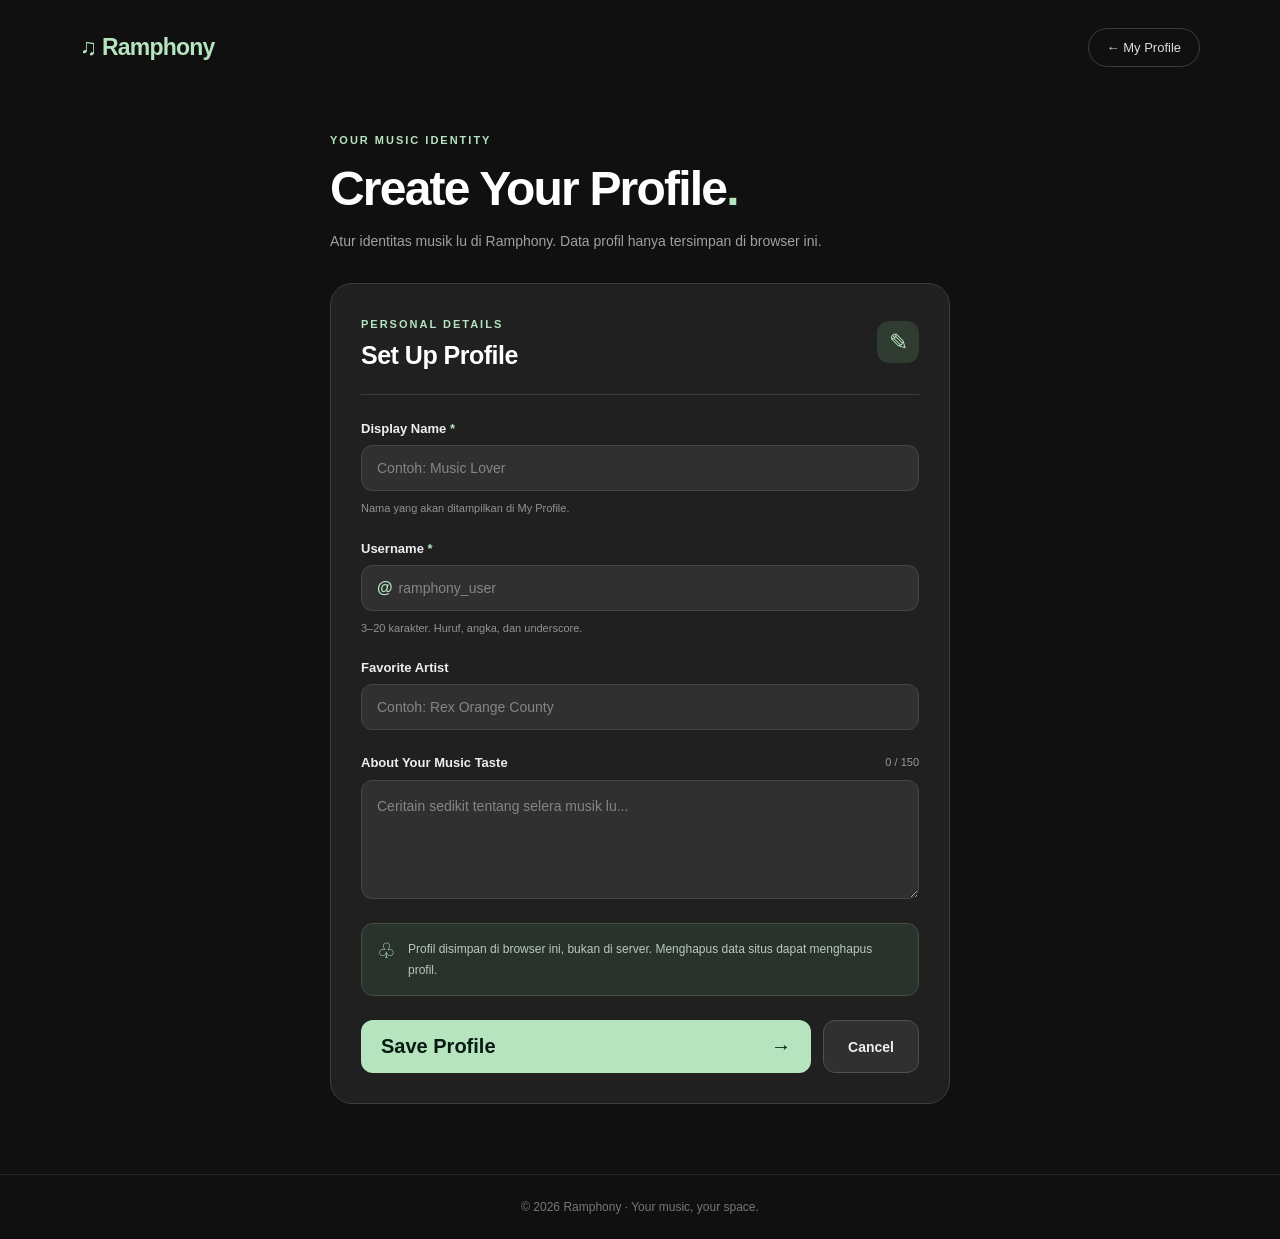
==== commit d0d79db9: "add myprofile" ====
--- a/pages/form-data.html
+++ b/pages/form-data.html
@@ -4,97 +4,135 @@
 <head>
   <meta charset="UTF-8">
   <meta name="viewport" content="width=device-width, initial-scale=1.0">
-  <title>My Profile - Ramphony</title>
+
+  <title>Edit Profile - Ramphony</title>
+
   <link rel="stylesheet" href="../assets/css/form.css">
+
+  <style>
+    /* ===== FORM PAGE OVERRIDES ===== */
+
+    .profile-main {
+      width: 100%;
+      max-width: 680px;
+      margin: 0 auto;
+    }
+
+    .profile-layout {
+      display: block;
+      width: 100%;
+    }
+
+    .form-card {
+      width: 100%;
+      max-width: 100%;
+    }
+
+    .page-heading {
+      margin-bottom: 30px;
+    }
+
+    .form-actions {
+      display: flex;
+      gap: 12px;
+      flex-wrap: wrap;
+    }
+
+    .form-actions button {
+      cursor: pointer;
+    }
+
+    .success-overlay[hidden] {
+      display: none !important;
+    }
+  </style>
 </head>
+
 <body>
 
   <div class="profile-page">
 
+    <!-- ===== TOPBAR ===== -->
+
     <header class="profile-topbar">
-      <a href="../index.html" class="brand">♫ Ramphony</a>
-      <a href="../index.html" class="back-link">← Back to Player</a>
+      <a href="../index.html" class="brand">
+        ♫ Ramphony
+      </a>
+
+      <a href="profile.html" class="back-link">
+        ← My Profile
+      </a>
     </header>
+
+    <!-- ===== MAIN ===== -->
 
     <main class="profile-main">
 
       <div class="page-heading">
         <span class="eyebrow">YOUR MUSIC IDENTITY</span>
-        <h1 id="page-title">Create Your Profile<span>.</span></h1>
+
+        <h1 id="page-title">
+          Create Your Profile<span>.</span>
+        </h1>
+
         <p>
-          Bikin profil musik yang mencerminkan selera lu.
-          Semua data tersimpan secara lokal di browser.
+          Atur identitas musik lu di Ramphony.
+          Data profil hanya tersimpan di browser ini.
         </p>
       </div>
 
       <div class="profile-layout">
 
-        <!-- PROFILE PREVIEW -->
-        <aside class="profile-preview">
-          <div class="preview-top">
-            <span class="preview-label">LISTENER CARD</span>
-            <span class="preview-symbol">♫</span>
-          </div>
-
-          <div class="avatar" id="profile-avatar">R</div>
-
-          <h2 id="preview-name">Your Name</h2>
-          <p class="preview-username" id="preview-username">
-            @username
-          </p>
-
-          <span class="listener-badge">✦ RAMPHONY LISTENER</span>
-
-          <div class="preview-divider"></div>
-
-          <div class="preview-info">
-            <span>FAVORITE ARTIST</span>
-            <strong id="preview-artist">Not set yet</strong>
-          </div>
-
-          <div class="preview-info">
-            <span>ABOUT ME</span>
-            <p id="preview-bio">
-              Your music story starts here...
-            </p>
-          </div>
-
-          <div class="preview-footer">
-            <span>PERSONAL MUSIC SPACE</span>
-            <span>01 / 01</span>
-          </div>
-        </aside>
-
-        <!-- EDIT PROFILE -->
+        <!-- ===== FORM CARD ===== -->
+
         <section class="form-card">
 
           <div class="form-heading">
             <div>
               <span class="eyebrow">PERSONAL DETAILS</span>
-              <h2 id="form-heading">Set Up Profile</h2>
-            </div>
+
+              <h2 id="form-heading">
+                Set Up Profile
+              </h2>
+            </div>
+
             <span class="form-heading-icon">✎</span>
           </div>
 
           <form id="profile-form">
 
+            <!-- DISPLAY NAME -->
+
             <div class="field">
-              <label for="display-name">Display Name <b>*</b></label>
+              <label for="display-name">
+                Display Name <b>*</b>
+              </label>
+
               <input
                 type="text"
                 id="display-name"
                 name="displayName"
                 placeholder="Contoh: Music Lover"
                 maxlength="30"
+                autocomplete="nickname"
                 required
               >
-              <small>Nama yang tampil di profil Ramphony.</small>
-            </div>
+
+              <small>
+                Nama yang akan ditampilkan di My Profile.
+              </small>
+            </div>
+
+            <!-- USERNAME -->
 
             <div class="field">
-              <label for="username">Username <b>*</b></label>
+              <label for="username">
+                Username <b>*</b>
+              </label>
+
               <div class="input-prefix">
                 <span>@</span>
+
                 <input
                   type="text"
                   id="username"
@@ -108,11 +146,19 @@
                   required
                 >
               </div>
-              <small>3–20 karakter. Huruf, angka, dan underscore.</small>
-            </div>
+
+              <small>
+                3–20 karakter. Huruf, angka, dan underscore.
+              </small>
+            </div>
+
+            <!-- FAVORITE ARTIST -->
 
             <div class="field">
-              <label for="favorite-artist">Favorite Artist</label>
+              <label for="favorite-artist">
+                Favorite Artist
+              </label>
+
               <input
                 type="text"
                 id="favorite-artist"
@@ -122,11 +168,20 @@
               >
             </div>
 
+            <!-- BIO -->
+
             <div class="field">
+
               <div class="field-label-row">
-                <label for="bio">About Your Music Taste</label>
-                <small id="bio-counter">0 / 150</small>
+                <label for="bio">
+                  About Your Music Taste
+                </label>
+
+                <small id="bio-counter">
+                  0 / 150
+                </small>
               </div>
+
               <textarea
                 id="bio"
                 name="bio"
@@ -136,17 +191,27 @@
               ></textarea>
             </div>
 
+            <!-- PRIVACY -->
+
             <div class="privacy-note">
               <span>♧</span>
+
               <p>
                 Profil disimpan di browser ini, bukan di server.
                 Menghapus data situs dapat menghapus profil.
               </p>
             </div>
 
+            <!-- BUTTONS -->
+
             <div class="form-actions">
-              <button type="submit" id="save-profile" class="save-btn">
-                Save Profile
+
+              <button
+                type="submit"
+                id="save-profile"
+                class="save-btn"
+              >
+                <span id="save-label">Save Profile</span>
                 <span>→</span>
               </button>
 
@@ -157,13 +222,18 @@
               >
                 Cancel
               </button>
+
             </div>
 
           </form>
+
         </section>
 
       </div>
+
     </main>
+
+    <!-- ===== FOOTER ===== -->
 
     <footer class="profile-footer">
       © 2026 Ramphony · Your music, your space.
@@ -171,172 +241,187 @@
 
   </div>
 
-  <!-- SUCCESS POPUP -->
-  <div class="success-overlay" id="success-overlay" hidden>
+  <!-- ===== SUCCESS POPUP ===== -->
+
+  <div
+    class="success-overlay"
+    id="success-overlay"
+    hidden
+  >
     <div
       class="success-modal"
       role="dialog"
       aria-modal="true"
       aria-labelledby="success-title"
     >
+
       <div class="success-icon">✓</div>
-      <h2 id="success-title">Profile Saved!</h2>
-      <p>Profil lu berhasil disimpan di browser ini.</p>
-      <a href="../index.html" class="success-home">
-        Back to Ramphony →
+
+      <h2 id="success-title">
+        Profile Saved!
+      </h2>
+
+      <p>
+        Profil lu berhasil disimpan.
+        Sekarang lu bisa lihat hasilnya di My Profile.
+      </p>
+
+      <a
+        href="profile.html"
+        class="success-home"
+      >
+        View My Profile →
       </a>
-      <button type="button" id="close-success" class="success-close">
+
+      <button
+        type="button"
+        id="close-success"
+        class="success-close"
+      >
         Tetap di sini
       </button>
+
     </div>
   </div>
 
+  <!-- ===== JAVASCRIPT ===== -->
+
   <script>
-    /* ===== PROFILE STORAGE ===== */
-
-    const STORAGE_KEY = "ramphony_profile";
-
-    const form = document.getElementById("profile-form");
-    const username = document.getElementById("username");
-    const displayName = document.getElementById("display-name");
-    const favoriteArtist = document.getElementById("favorite-artist");
-    const bio = document.getElementById("bio");
-
-    const saveButton = document.getElementById("save-profile");
-    const cancelButton = document.getElementById("cancel-profile");
-    const successOverlay = document.getElementById("success-overlay");
-
-    /* ===== LIVE PREVIEW ===== */
-
-    function updatePreview() {
-      const name = displayName.value.trim() || "Your Name";
-      const user = username.value.trim() || "username";
-      const artist = favoriteArtist.value.trim() || "Not set yet";
-      const about = bio.value.trim() ||
-        "Your music story starts here...";
-
-      document.getElementById("preview-name").textContent = name;
-      document.getElementById("preview-username").textContent =
-        "@" + user;
-      document.getElementById("preview-artist").textContent = artist;
-      document.getElementById("preview-bio").textContent = about;
-
-      document.getElementById("profile-avatar").textContent =
-        name.charAt(0).toUpperCase();
-
-      document.getElementById("bio-counter").textContent =
-        bio.value.length + " / 150";
-    }
-
-    [username, displayName, favoriteArtist, bio].forEach(input => {
-      input.addEventListener("input", updatePreview);
-    });
-
-    /* ===== LOAD EXISTING PROFILE ===== */
-
-    function loadProfile() {
-      try {
-        const saved = localStorage.getItem(STORAGE_KEY);
-        if (!saved) {
-          updatePreview();
+    (() => {
+      "use strict";
+
+      const STORAGE_KEY = "ramphony_profile";
+
+      const form = document.getElementById("profile-form");
+
+      const username = document.getElementById("username");
+      const displayName = document.getElementById("display-name");
+      const favoriteArtist = document.getElementById("favorite-artist");
+      const bio = document.getElementById("bio");
+
+      const pageTitle = document.getElementById("page-title");
+      const formHeading = document.getElementById("form-heading");
+      const saveLabel = document.getElementById("save-label");
+
+      const cancelButton = document.getElementById("cancel-profile");
+      const successOverlay = document.getElementById("success-overlay");
+      const closeSuccessButton = document.getElementById("close-success");
+      const bioCounter = document.getElementById("bio-counter");
+
+      /* ===== BIO COUNTER ===== */
+
+      function updateBioCounter() {
+        bioCounter.textContent = `${bio.value.length} / 150`;
+      }
+
+      bio.addEventListener("input", updateBioCounter);
+
+      /* ===== LOAD EXISTING PROFILE ===== */
+
+      function loadProfile() {
+        try {
+          const saved = localStorage.getItem(STORAGE_KEY);
+
+          if (!saved) {
+            updateBioCounter();
+            return;
+          }
+
+          const profile = JSON.parse(saved);
+
+          username.value = profile.username || "";
+          displayName.value = profile.displayName || "";
+          favoriteArtist.value = profile.favoriteArtist || "";
+          bio.value = profile.bio || "";
+
+          pageTitle.innerHTML = "Edit Your Profile<span>.</span>";
+          formHeading.textContent = "Edit Profile";
+          saveLabel.textContent = "Save Changes";
+
+          updateBioCounter();
+
+        } catch (error) {
+          console.warn("Gagal membaca profil:", error);
+          updateBioCounter();
+        }
+      }
+
+      /* ===== SAVE PROFILE ===== */
+
+      form.addEventListener("submit", event => {
+        event.preventDefault();
+
+        if (!form.reportValidity()) return;
+
+        const profile = {
+          username: username.value.trim(),
+          displayName: displayName.value.trim(),
+          favoriteArtist: favoriteArtist.value.trim(),
+          bio: bio.value.trim()
+        };
+
+        if (!profile.username || !profile.displayName) {
+          alert("Username dan Display Name wajib diisi.");
           return;
         }
 
-        const profile = JSON.parse(saved);
-
-        username.value = profile.username || "";
-        displayName.value = profile.displayName || "";
-        favoriteArtist.value = profile.favoriteArtist || "";
-        bio.value = profile.bio || "";
-
-        document.getElementById("page-title").innerHTML =
-          "My Profile<span>.</span>";
-
-        document.getElementById("form-heading").textContent =
-          "Edit Your Profile";
-
-        saveButton.firstChild.textContent = "Save Changes ";
-
-        updatePreview();
-      } catch (error) {
-        console.warn("Gagal membaca profil:", error);
-        updatePreview();
+        try {
+          localStorage.setItem(
+            STORAGE_KEY,
+            JSON.stringify(profile)
+          );
+
+          pageTitle.innerHTML = "Edit Your Profile<span>.</span>";
+          formHeading.textContent = "Edit Profile";
+          saveLabel.textContent = "Save Changes";
+
+          successOverlay.hidden = false;
+          document.body.classList.add("modal-open");
+
+          closeSuccessButton.focus();
+
+        } catch (error) {
+          console.error("Gagal menyimpan profil:", error);
+          alert("Profil gagal disimpan. Coba lagi.");
+        }
+      });
+
+      /* ===== CANCEL ===== */
+
+      cancelButton.addEventListener("click", () => {
+        window.location.href = "profile.html";
+      });
+
+      /* ===== CLOSE SUCCESS ===== */
+
+      function closeSuccess() {
+        successOverlay.hidden = true;
+        document.body.classList.remove("modal-open");
+        document.getElementById("save-profile").focus();
       }
-    }
-
-    /* ===== SAVE PROFILE ===== */
-
-    form.addEventListener("submit", event => {
-      event.preventDefault();
-
-      if (!form.reportValidity()) return;
-
-      const profile = {
-        username: username.value.trim(),
-        displayName: displayName.value.trim(),
-        favoriteArtist: favoriteArtist.value.trim(),
-        bio: bio.value.trim()
-      };
-
-      if (!profile.username || !profile.displayName) {
-        alert("Username dan nama tampilan wajib diisi.");
-        return;
-      }
-
-      try {
-        localStorage.setItem(
-          STORAGE_KEY,
-          JSON.stringify(profile)
-        );
-
-        document.getElementById("page-title").innerHTML =
-          "My Profile<span>.</span>";
-
-        document.getElementById("form-heading").textContent =
-          "Edit Your Profile";
-
-        saveButton.firstChild.textContent = "Save Changes ";
-
-        successOverlay.hidden = false;
-        document.body.classList.add("modal-open");
-
-        document.getElementById("close-success").focus();
-      } catch (error) {
-        console.error("Gagal menyimpan profil:", error);
-        alert("Profil gagal disimpan. Coba lagi.");
-      }
-    });
-
-    /* ===== CANCEL ===== */
-
-    cancelButton.addEventListener("click", () => {
-      window.location.href = "../index.html";
-    });
-
-    /* ===== CLOSE SUCCESS POPUP ===== */
-
-    function closeSuccess() {
-      successOverlay.hidden = true;
-      document.body.classList.remove("modal-open");
-      saveButton.focus();
-    }
-
-    document.getElementById("close-success")
-      .addEventListener("click", closeSuccess);
-
-    successOverlay.addEventListener("click", event => {
-      if (event.target === successOverlay) closeSuccess();
-    });
-
-    document.addEventListener("keydown", event => {
-      if (event.key === "Escape" && !successOverlay.hidden) {
-        closeSuccess();
-      }
-    });
-
-    /* ===== INITIALIZATION ===== */
-
-    loadProfile();
+
+      closeSuccessButton.addEventListener("click", closeSuccess);
+
+      successOverlay.addEventListener("click", event => {
+        if (event.target === successOverlay) {
+          closeSuccess();
+        }
+      });
+
+      document.addEventListener("keydown", event => {
+        if (
+          event.key === "Escape" &&
+          !successOverlay.hidden
+        ) {
+          closeSuccess();
+        }
+      });
+
+      /* ===== INITIALIZATION ===== */
+
+      loadProfile();
+
+    })();
   </script>
 
 </body>
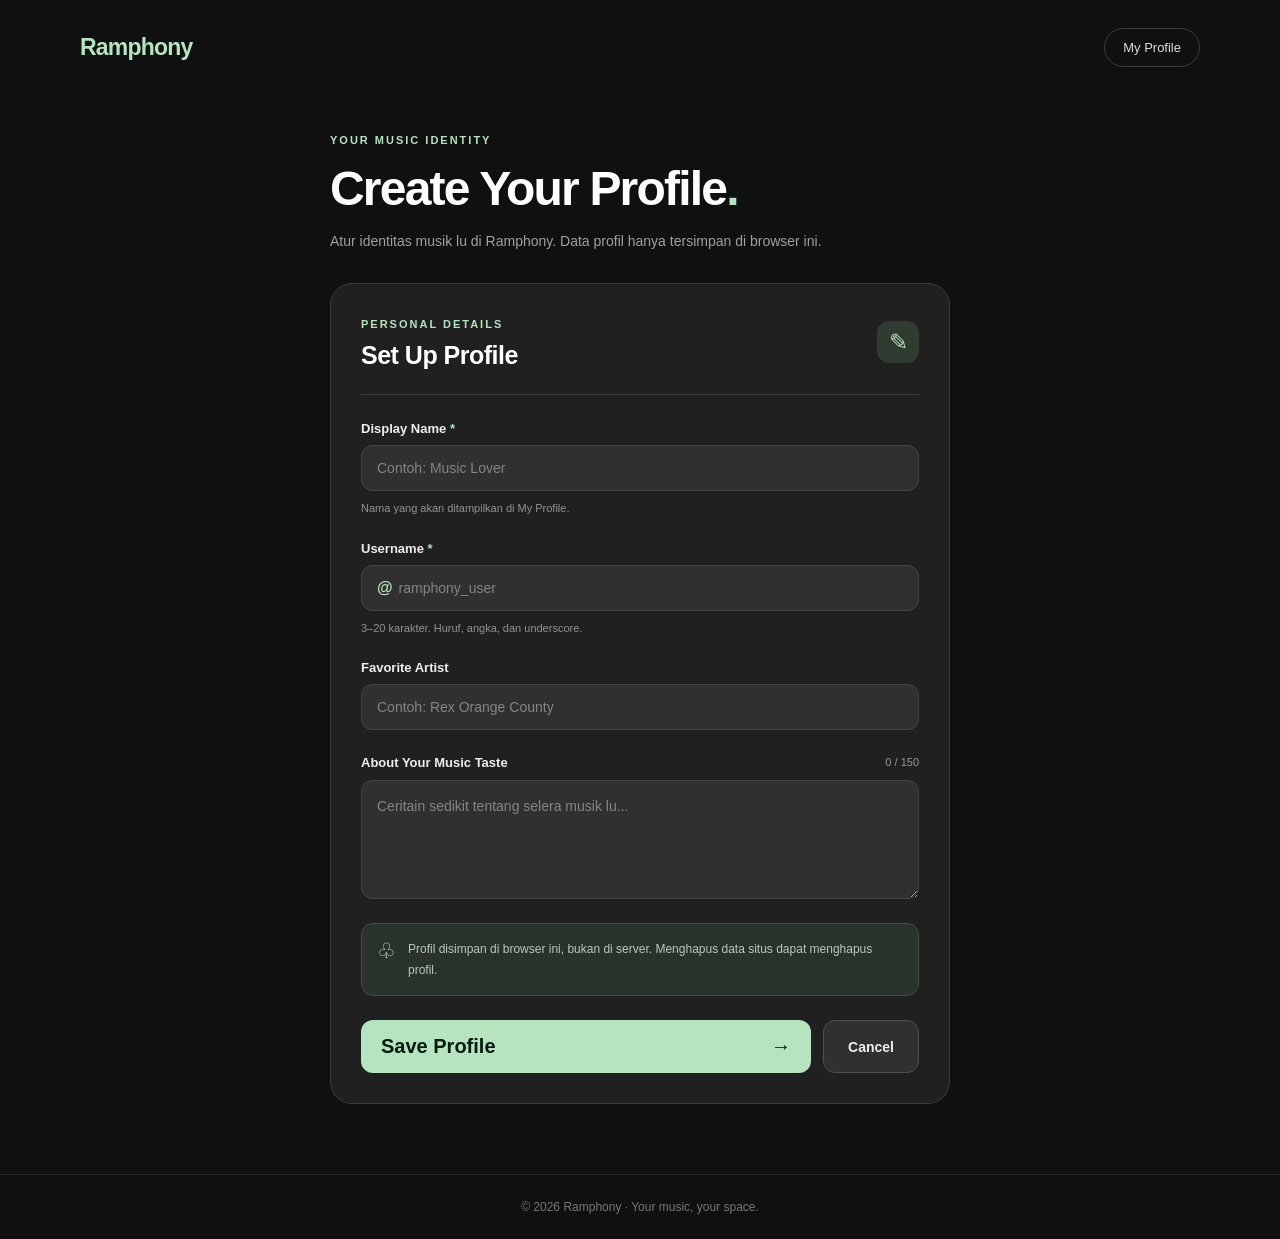
==== commit 6f552c9f: "perbaikan bug" ====
--- a/pages/form-data.html
+++ b/pages/form-data.html
@@ -56,11 +56,11 @@
 
     <header class="profile-topbar">
       <a href="../index.html" class="brand">
-        ♫ Ramphony
+        Ramphony
       </a>
 
       <a href="profile.html" class="back-link">
-        ← My Profile
+        My Profile
       </a>
     </header>
 
@@ -424,5 +424,44 @@
     })();
   </script>
 
+  <!-- OVERLAY NAVIGATION: when inside profile iframe -->
+  <script>
+    (function () {
+      "use strict";
+
+      const isEmbedded = window.parent !== window;
+      if (!isEmbedded) return;
+
+      function sendToParent(type) {
+        window.parent.postMessage({ type: type }, window.location.origin);
+      }
+
+      document.addEventListener('click', function (event) {
+        const link = event.target.closest('a[href]');
+        if (!link) return;
+        const href = link.getAttribute('href');
+        if (!href) return;
+        let url;
+        try { url = new URL(href, document.baseURI); } catch { return; }
+        if (url.origin !== location.origin) return;
+        const path = url.pathname;
+
+        /* Brand logo / any home link -> close overlay */
+        if (path.endsWith('/index.html')) {
+          event.preventDefault();
+          event.stopImmediatePropagation();
+          sendToParent('RAMPHONY_CLOSE_PROFILE');
+          return;
+        }
+
+        /* <- My Profile -> navigate back inside the same iframe */
+        if (path.endsWith('/pages/profile.html')) {
+          /* normal in-iframe navigation, music unaffected */
+          return;
+        }
+      }, true);
+    })();
+  </script>
+
 </body>
 </html>
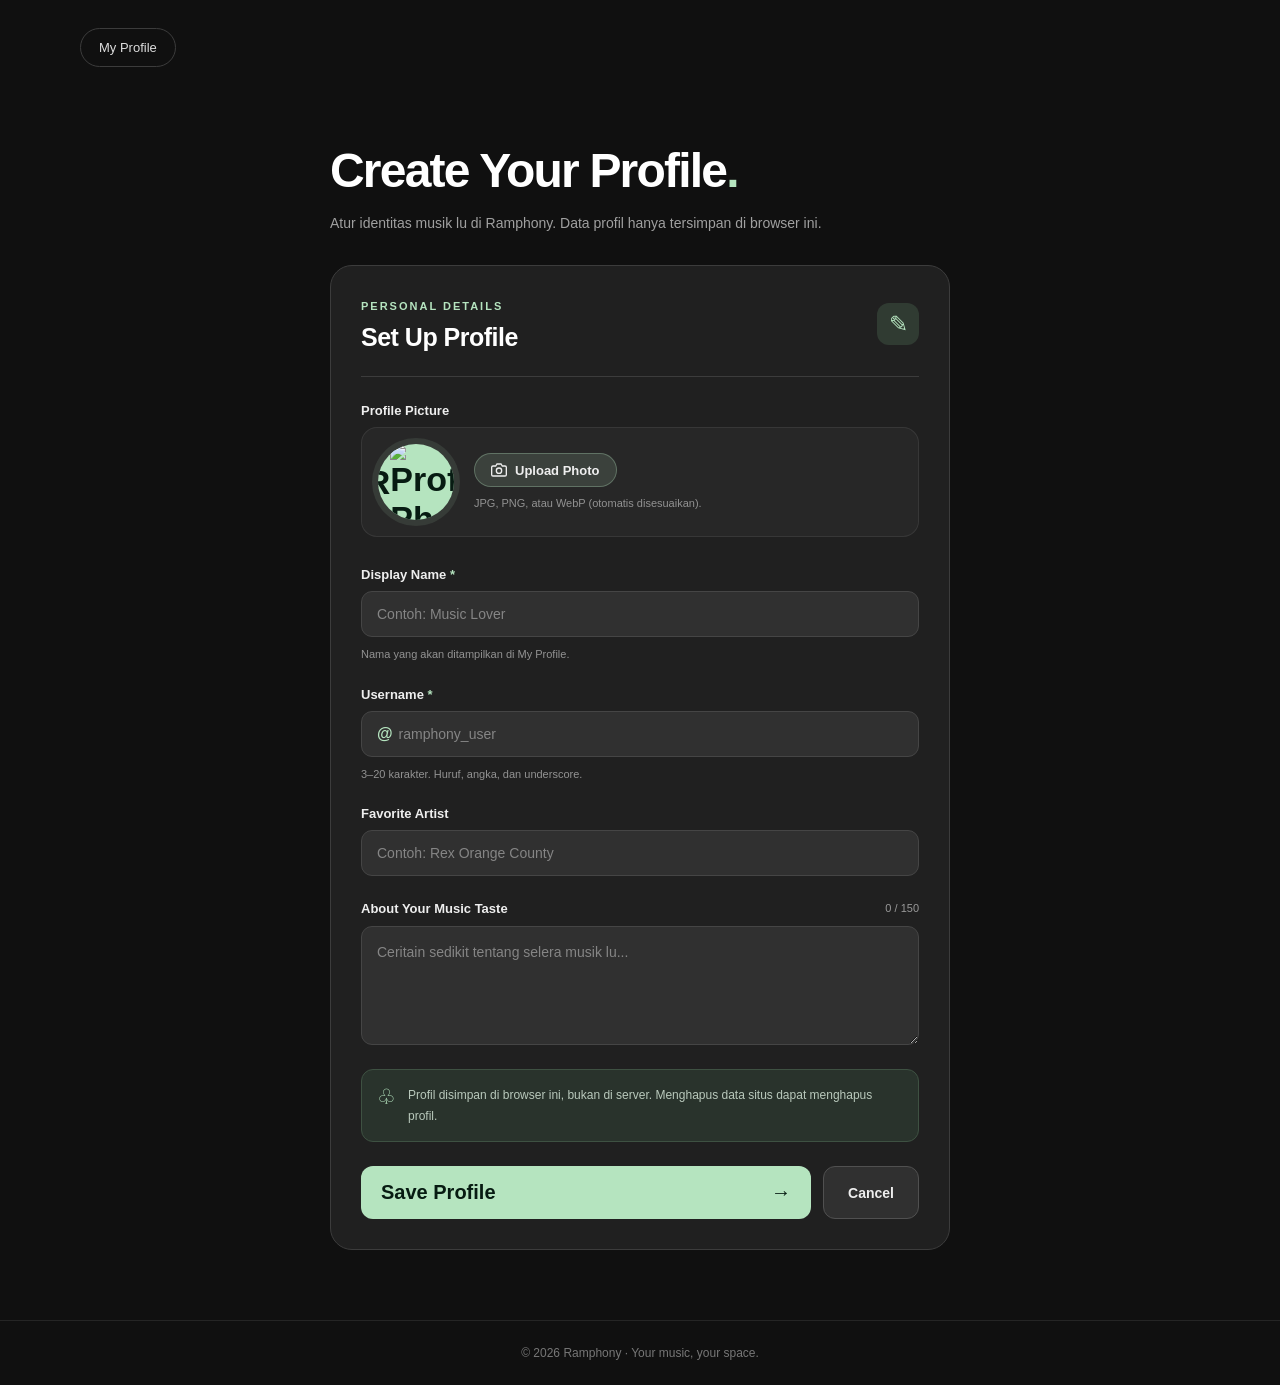
==== commit a891fb14: "update" ====
--- a/pages/form-data.html
+++ b/pages/form-data.html
@@ -45,6 +45,85 @@
     .success-overlay[hidden] {
       display: none !important;
     }
+  
+    .avatar-upload-field {
+      margin-bottom: 6px;
+    }
+
+    .avatar-edit-box {
+      display: flex;
+      align-items: center;
+      gap: 20px;
+      padding: 16px;
+      background: rgba(255, 255, 255, 0.03);
+      border: 1px solid rgba(255, 255, 255, 0.08);
+      border-radius: 16px;
+    }
+
+    .avatar-preview-circle {
+      width: 76px;
+      height: 76px;
+      min-width: 76px;
+      border-radius: 50%;
+      background: var(--mint);
+      color: #071b12;
+      display: flex;
+      align-items: center;
+      justify-content: center;
+      font-size: 34px;
+      font-weight: 800;
+      overflow: hidden;
+      box-shadow: 0 0 0 6px rgba(181, 228, 191, 0.1);
+    }
+
+    .avatar-preview-circle img {
+      width: 100%;
+      height: 100%;
+      object-fit: cover;
+      display: block;
+    }
+
+    .avatar-edit-actions {
+      display: flex;
+      flex-direction: column;
+      gap: 8px;
+      align-items: flex-start;
+    }
+
+    .btn-choose-photo {
+      display: inline-flex;
+      align-items: center;
+      gap: 8px;
+      background: rgba(181, 228, 191, 0.14);
+      color: var(--mint);
+      border: 1px solid rgba(181, 228, 191, 0.3);
+      padding: 8px 16px;
+      border-radius: 999px;
+      font-size: 13px;
+      font-weight: 600;
+      cursor: pointer;
+      transition: .2s;
+    }
+
+    .btn-choose-photo:hover {
+      background: var(--mint);
+      color: #071b12;
+    }
+
+    .btn-remove-photo {
+      background: none;
+      border: none;
+      color: #ff7675;
+      font-size: 12px;
+      cursor: pointer;
+      padding: 0;
+      transition: opacity .2s;
+    }
+
+    .btn-remove-photo:hover {
+      text-decoration: underline;
+    }
+
   </style>
 </head>
 
@@ -55,10 +134,6 @@
     <!-- ===== TOPBAR ===== -->
 
     <header class="profile-topbar">
-      <a href="../index.html" class="brand">
-        Ramphony
-      </a>
-
       <a href="profile.html" class="back-link">
         My Profile
       </a>
@@ -69,8 +144,6 @@
     <main class="profile-main">
 
       <div class="page-heading">
-        <span class="eyebrow">YOUR MUSIC IDENTITY</span>
-
         <h1 id="page-title">
           Create Your Profile<span>.</span>
         </h1>
@@ -101,6 +174,27 @@
 
           <form id="profile-form">
 
+            <!-- PROFILE PICTURE UPLOAD -->
+            <div class="field avatar-upload-field">
+              <label>Profile Picture</label>
+              <div class="avatar-edit-box">
+                <div class="avatar-preview-circle" id="form-avatar-preview">
+                  <span id="form-avatar-letter">R</span>
+                  <img id="form-avatar-img" src="" alt="Profile Photo" hidden>
+                </div>
+                <div class="avatar-edit-actions">
+                  <label for="form-avatar-input" class="btn-choose-photo">
+                    <svg width="16" height="16" viewBox="0 0 24 24" fill="none" stroke="currentColor" stroke-width="2"><path d="M23 19a2 2 0 0 1-2 2H3a2 2 0 0 1-2-2V8a2 2 0 0 1 2-2h4l2-3h6l2 3h4a2 2 0 0 1 2 2z"></path><circle cx="12" cy="13" r="4"></circle></svg>
+                    Upload Photo
+                  </label>
+                  <input type="file" id="form-avatar-input" accept="image/*" hidden>
+                  <button type="button" id="form-remove-avatar" class="btn-remove-photo" hidden>
+                    Remove Photo
+                  </button>
+                  <small>JPG, PNG, atau WebP (otomatis disesuaikan).</small>
+                </div>
+              </div>
+            </div>
             <!-- DISPLAY NAME -->
 
             <div class="field">
@@ -316,6 +410,83 @@
 
       bio.addEventListener("input", updateBioCounter);
 
+      
+      let currentAvatar = "";
+
+      function processImageFile(file, callback) {
+        if (!file || !file.type.startsWith("image/")) return;
+        const reader = new FileReader();
+        reader.onload = e => {
+          const img = new Image();
+          img.onload = () => {
+            const canvas = document.createElement("canvas");
+            const maxSize = 300;
+            let width = img.width;
+            let height = img.height;
+            if (width > height) {
+              if (width > maxSize) {
+                height = Math.round((height * maxSize) / width);
+                width = maxSize;
+              }
+            } else {
+              if (height > maxSize) {
+                width = Math.round((width * maxSize) / height);
+                height = maxSize;
+              }
+            }
+            canvas.width = width;
+            canvas.height = height;
+            const ctx = canvas.getContext("2d");
+            ctx.drawImage(img, 0, 0, width, height);
+            const dataUrl = canvas.toDataURL("image/jpeg", 0.85);
+            callback(dataUrl);
+          };
+          img.src = e.target.result;
+        };
+        reader.readAsDataURL(file);
+      }
+
+      const formAvatarInput = document.getElementById("form-avatar-input");
+      const formAvatarImg = document.getElementById("form-avatar-img");
+      const formAvatarLetter = document.getElementById("form-avatar-letter");
+      const formRemoveAvatarBtn = document.getElementById("form-remove-avatar");
+
+      function updateAvatarPreview(avatarUrl, name) {
+        if (avatarUrl) {
+          formAvatarImg.src = avatarUrl;
+          formAvatarImg.hidden = false;
+          formAvatarLetter.hidden = true;
+          formRemoveAvatarBtn.hidden = false;
+        } else {
+          formAvatarImg.src = "";
+          formAvatarImg.hidden = true;
+          formAvatarLetter.hidden = false;
+          formAvatarLetter.textContent = (name || "R").charAt(0).toUpperCase();
+          formRemoveAvatarBtn.hidden = true;
+        }
+      }
+
+      formAvatarInput?.addEventListener("change", e => {
+        const file = e.target.files?.[0];
+        if (!file) return;
+        processImageFile(file, dataUrl => {
+          currentAvatar = dataUrl;
+          updateAvatarPreview(currentAvatar, displayName.value || username.value);
+        });
+      });
+
+      formRemoveAvatarBtn?.addEventListener("click", () => {
+        currentAvatar = "";
+        updateAvatarPreview("", displayName.value || username.value);
+        if (formAvatarInput) formAvatarInput.value = "";
+      });
+
+      displayName.addEventListener("input", () => {
+        if (!currentAvatar) {
+          updateAvatarPreview("", displayName.value || username.value);
+        }
+      });
+
       /* ===== LOAD EXISTING PROFILE ===== */
 
       function loadProfile() {
@@ -333,6 +504,8 @@
           displayName.value = profile.displayName || "";
           favoriteArtist.value = profile.favoriteArtist || "";
           bio.value = profile.bio || "";
+          currentAvatar = profile.avatar || "";
+          updateAvatarPreview(currentAvatar, displayName.value || username.value);
 
           pageTitle.innerHTML = "Edit Your Profile<span>.</span>";
           formHeading.textContent = "Edit Profile";
@@ -357,7 +530,8 @@
           username: username.value.trim(),
           displayName: displayName.value.trim(),
           favoriteArtist: favoriteArtist.value.trim(),
-          bio: bio.value.trim()
+          bio: bio.value.trim(),
+          avatar: currentAvatar || ""
         };
 
         if (!profile.username || !profile.displayName) {
